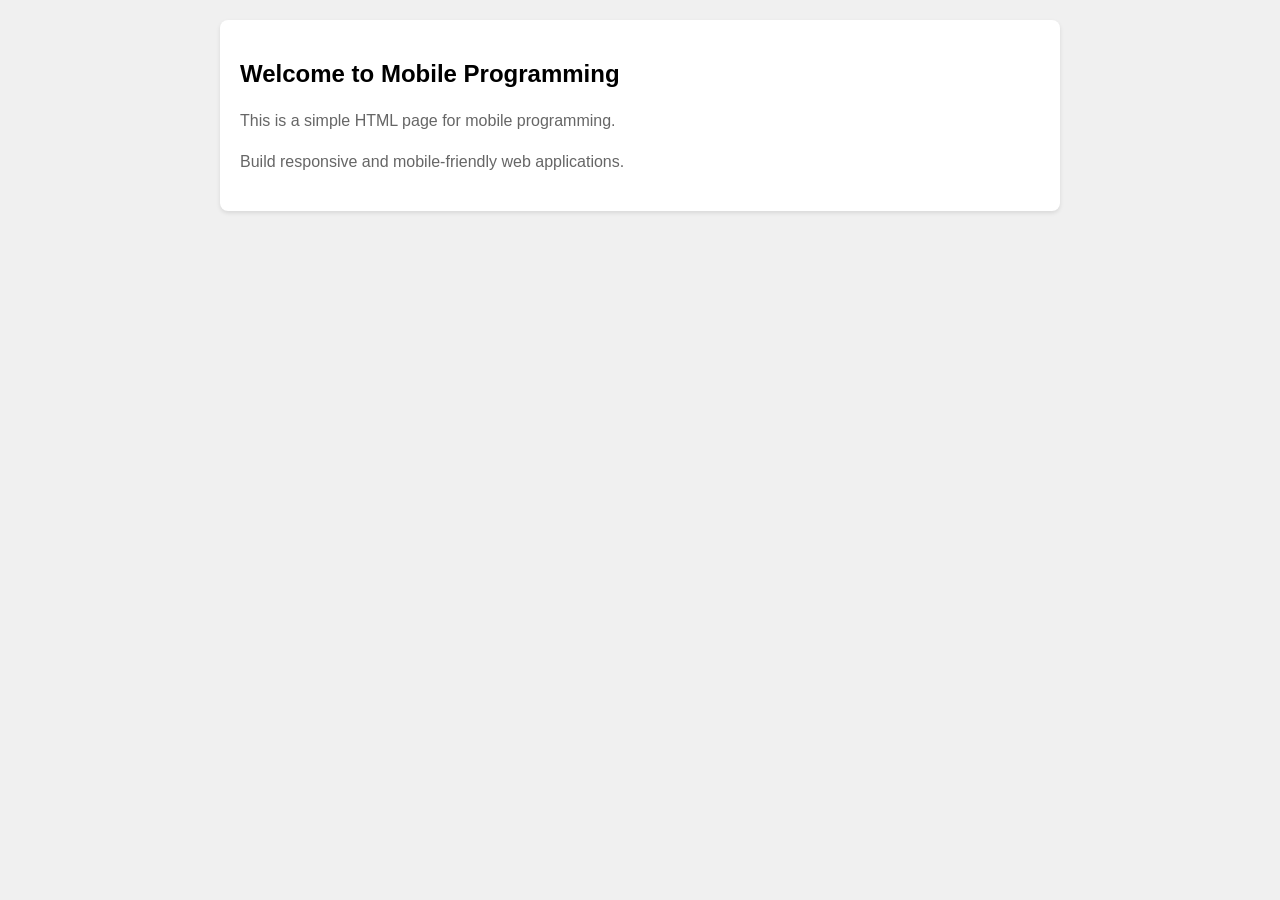
==== index.html @ 6c1d02c3 "first commit" ====
<!DOCTYPE html>
<html lang="en">
<head>
    <meta charset="UTF-8">
    <meta name="viewport" content="width=device-width, initial-scale=1.0">
    <title>Mobile Programming</title>
    <style>
        body {
            font-family: Arial, sans-serif;
            margin: 0;
            padding: 20px;
            background-color: #f0f0f0;
        }
        .container {
            max-width: 800px;
            margin: 0 auto;
            background-color: white;
            padding: 20px;
            border-radius: 8px;
            box-shadow: 0 2px 4px rgba(0,0,0,0.1);
        }
        h1 {
            color: #333;
        }
        p {
            color: #666;
            line-height: 1.6;
        }
    </style>
</head>
<body>
    <div class="container">
        <h2>Welcome to Mobile Programming</h2>
        <p>This is a simple HTML page for mobile programming.</p>
        <p>Build responsive and mobile-friendly web applications.</p>
    </div>
</body>
</html>
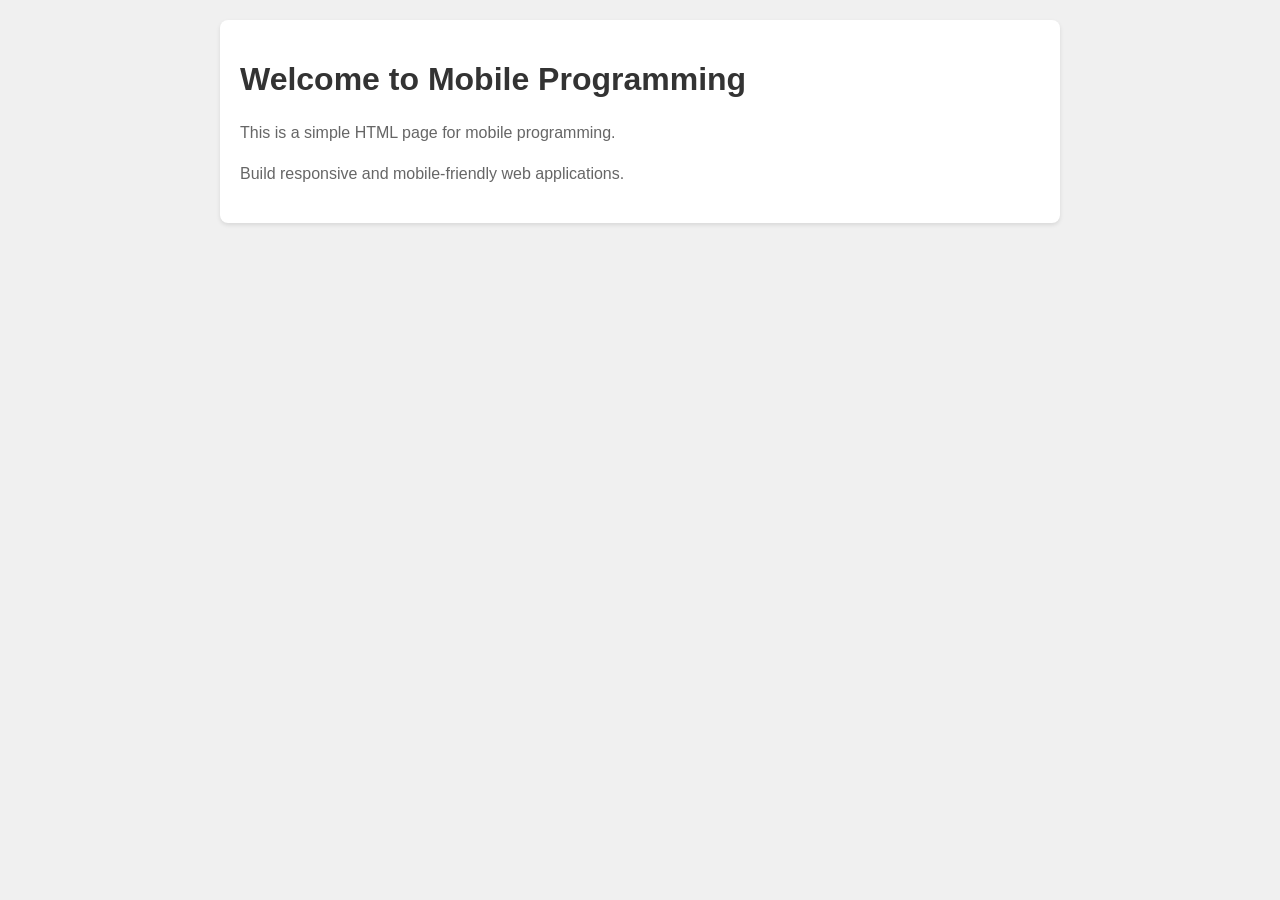
==== commit 06a5d866: "Updated h1 in index.html" ====
--- a/index.html
+++ b/index.html
@@ -30,7 +30,7 @@
 </head>
 <body>
     <div class="container">
-        <h2>Welcome to Mobile Programming</h2>
+        <h1>Welcome to Mobile Programming</h1>
         <p>This is a simple HTML page for mobile programming.</p>
         <p>Build responsive and mobile-friendly web applications.</p>
     </div>
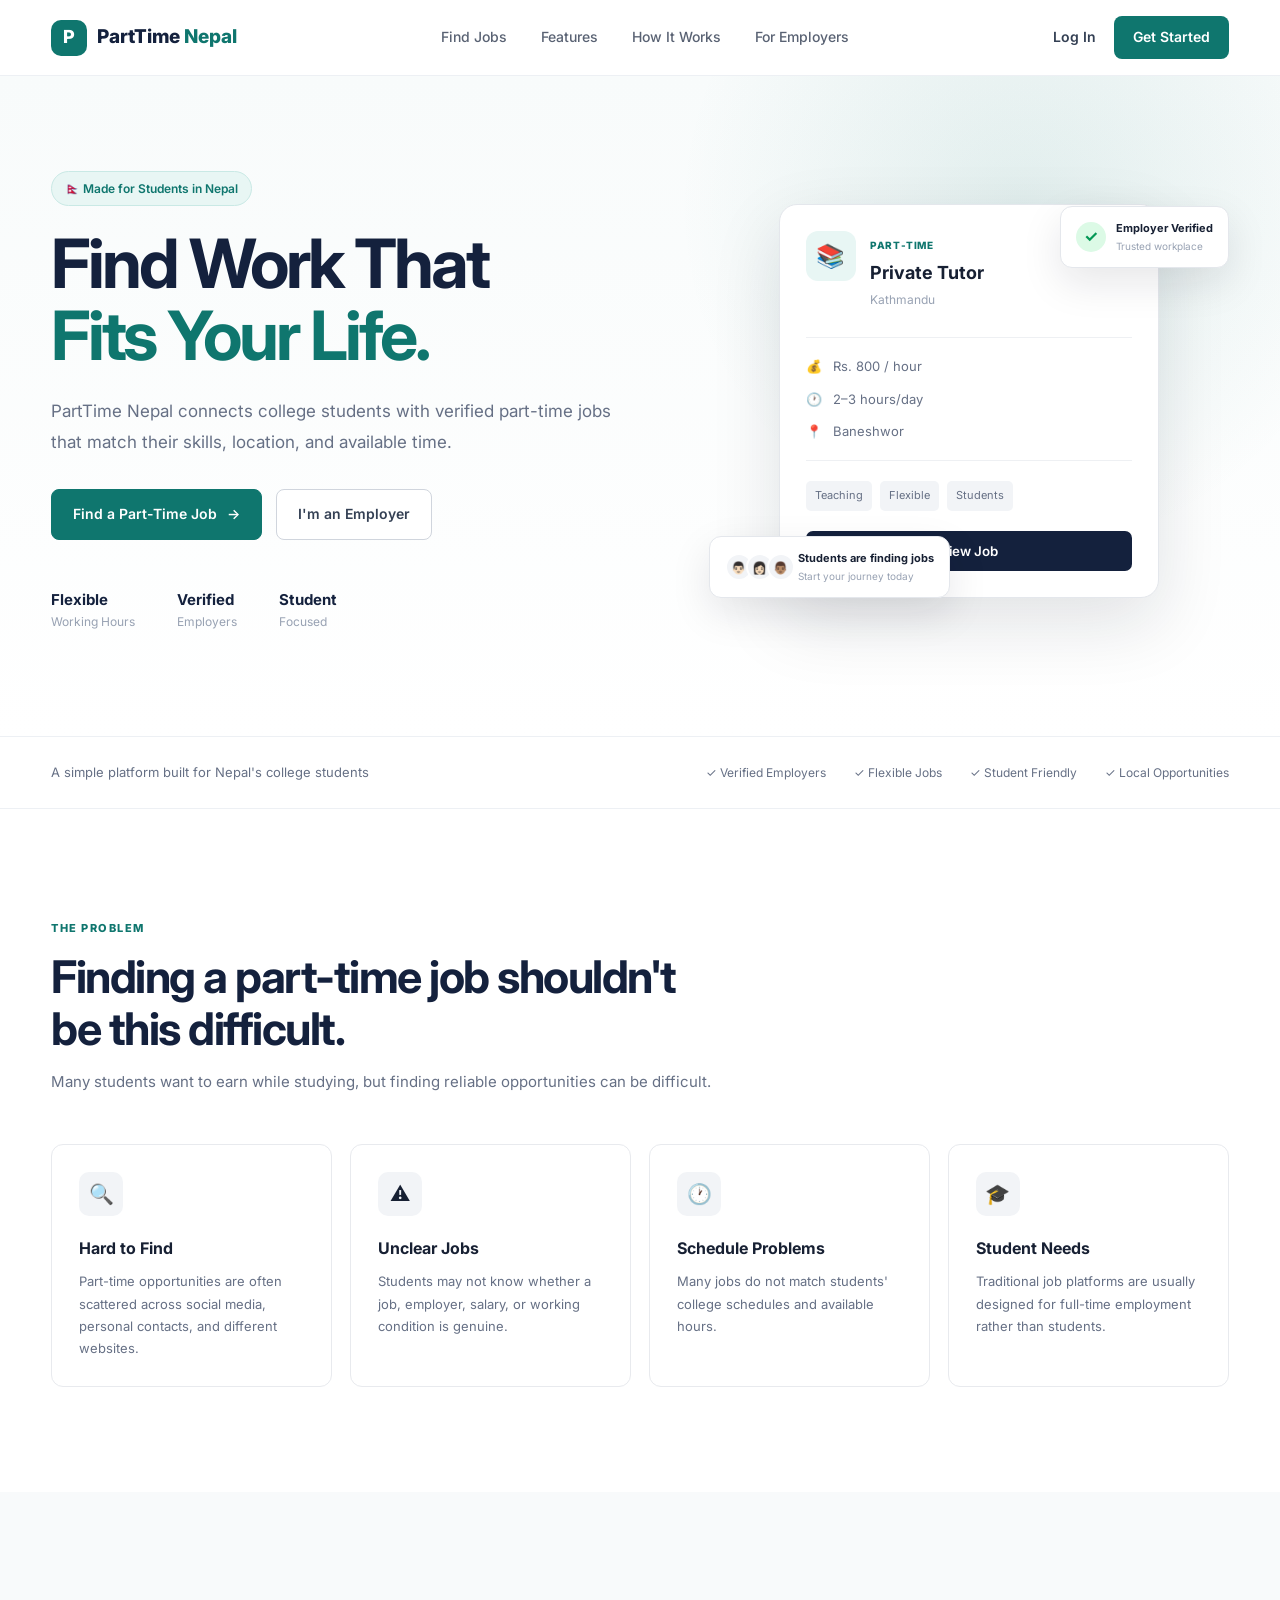
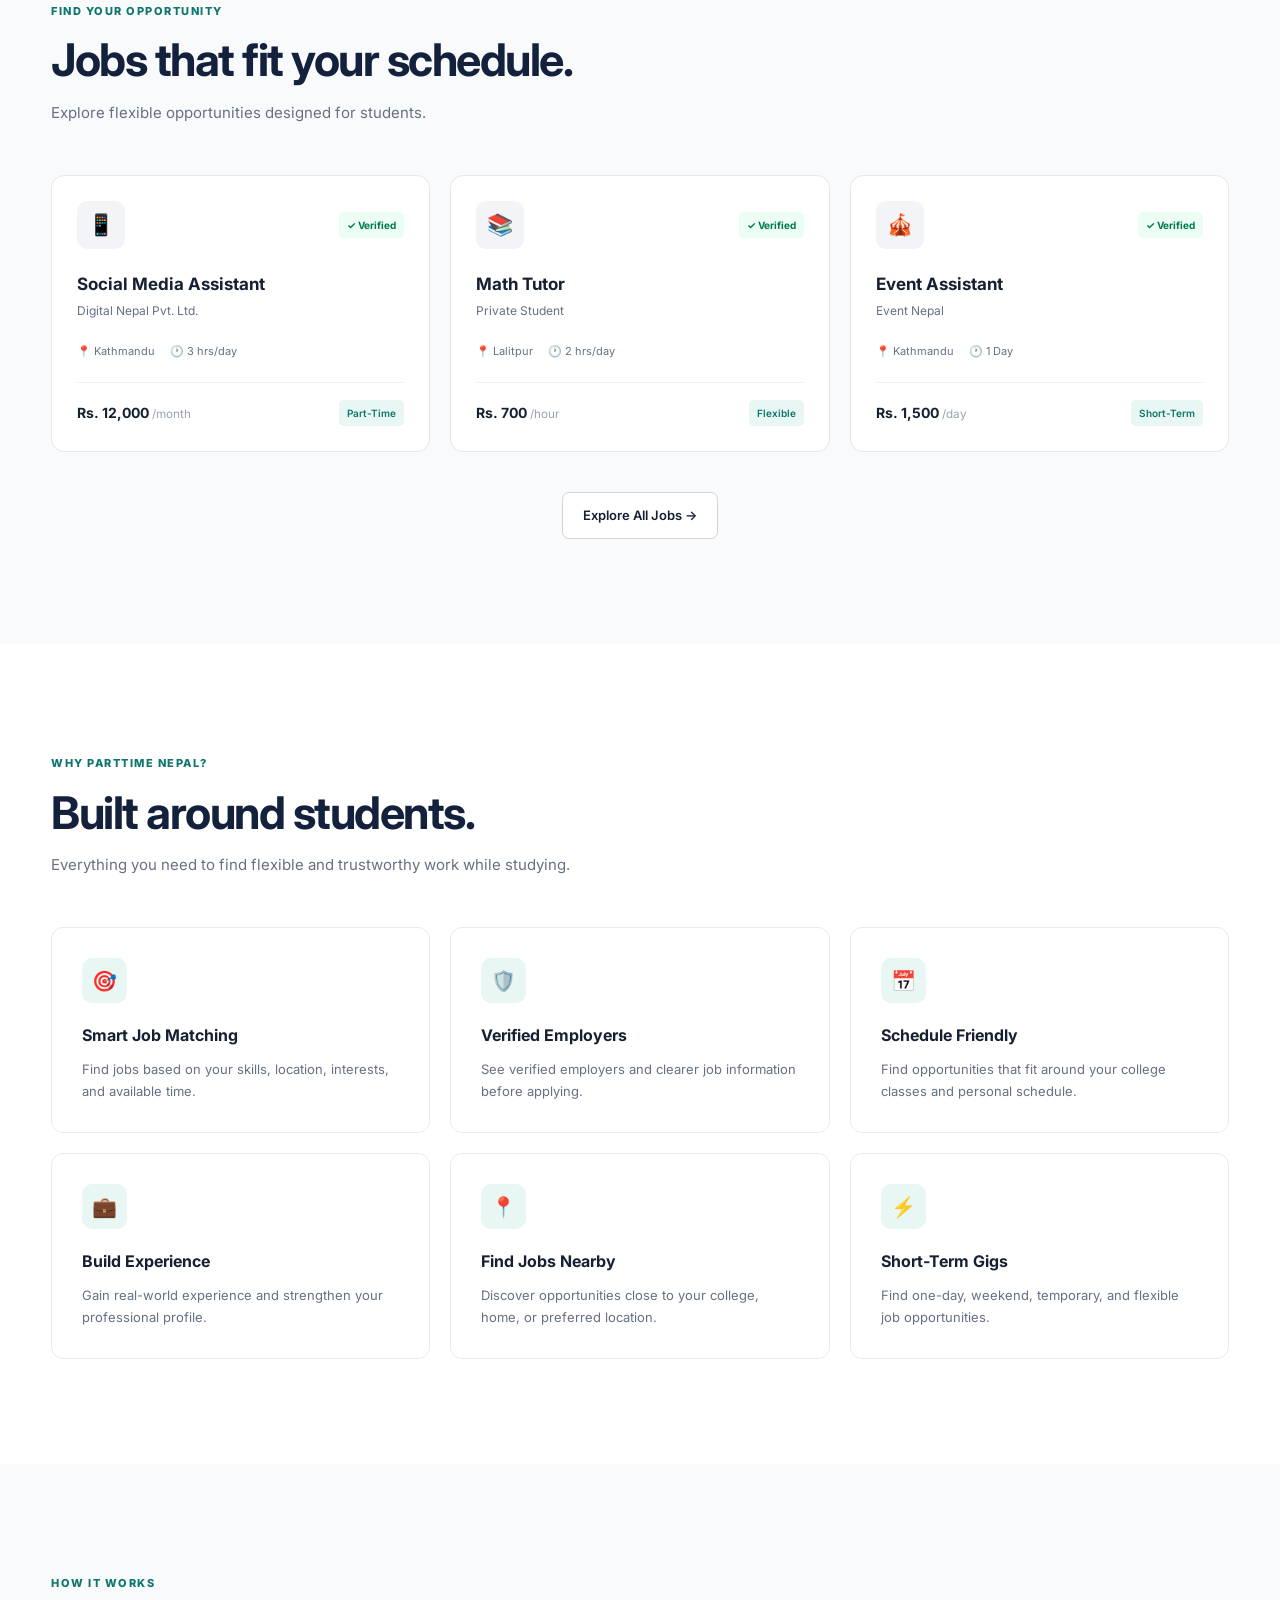
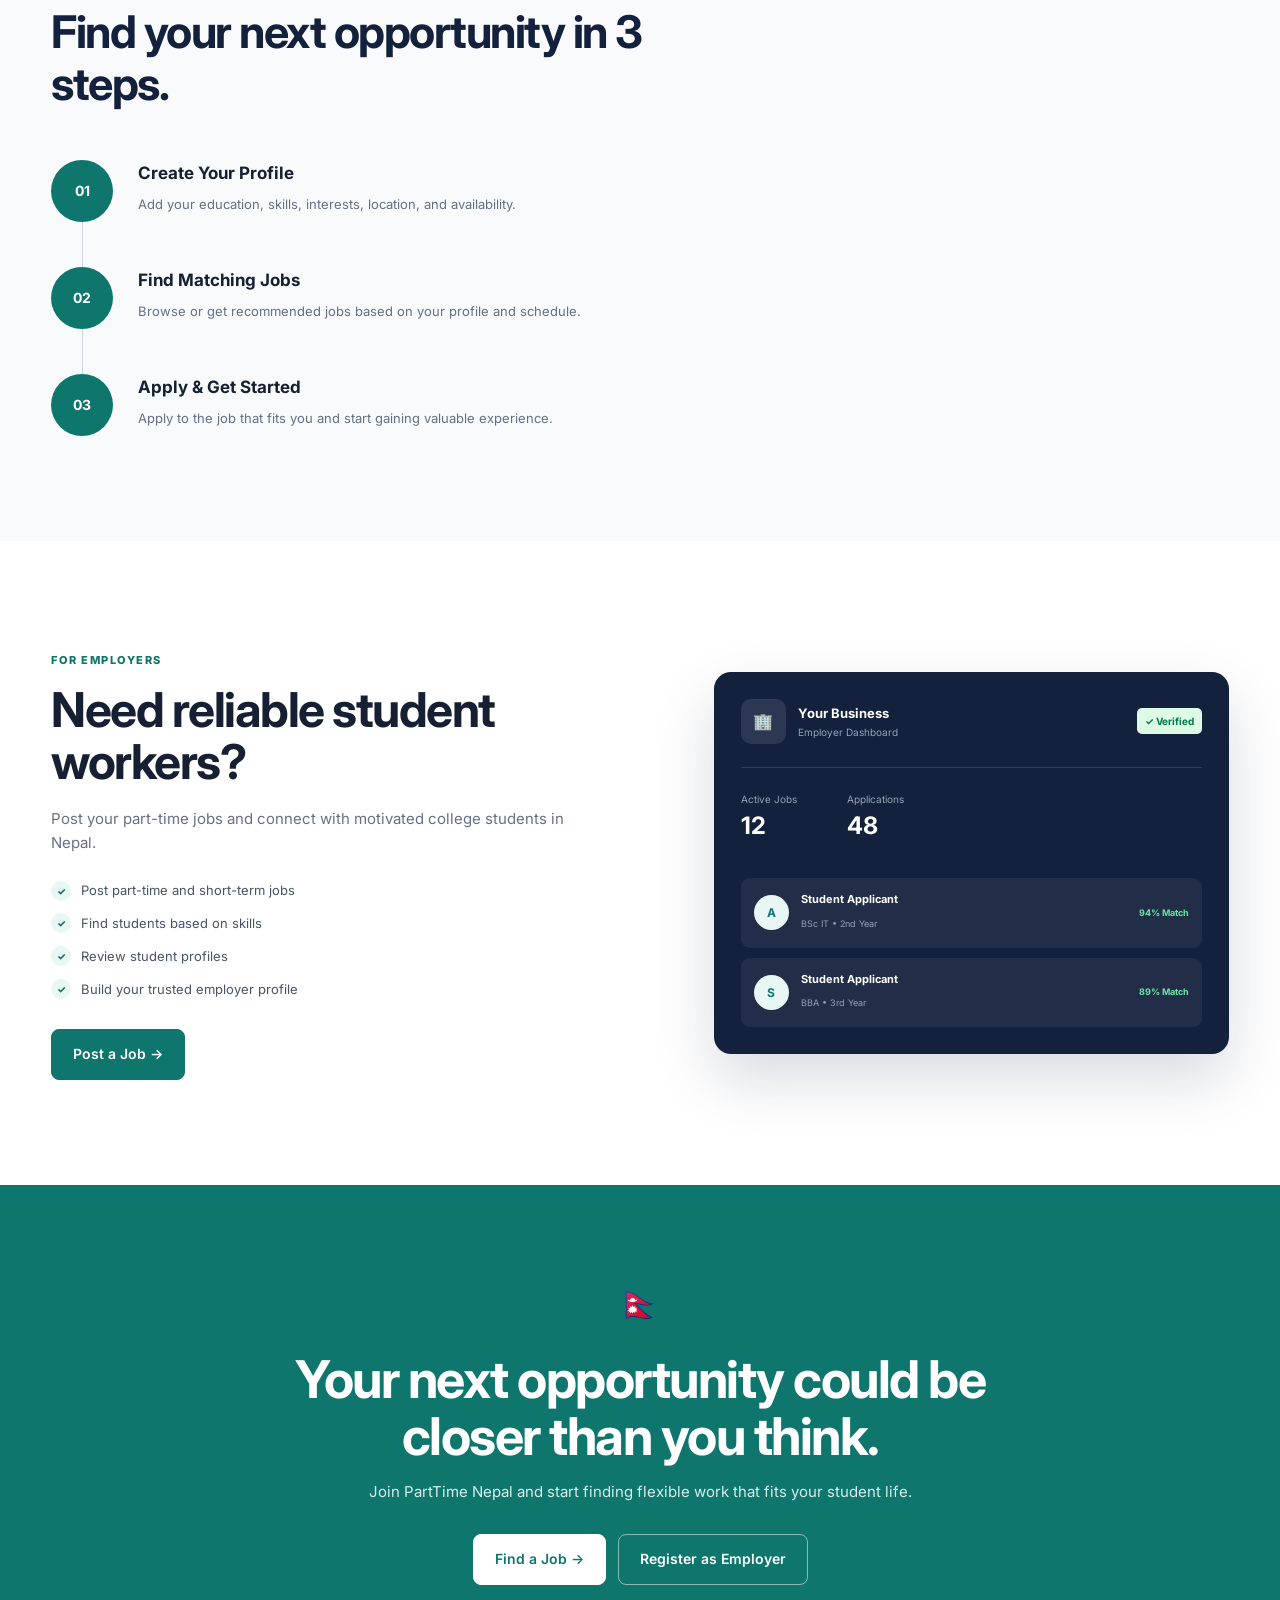
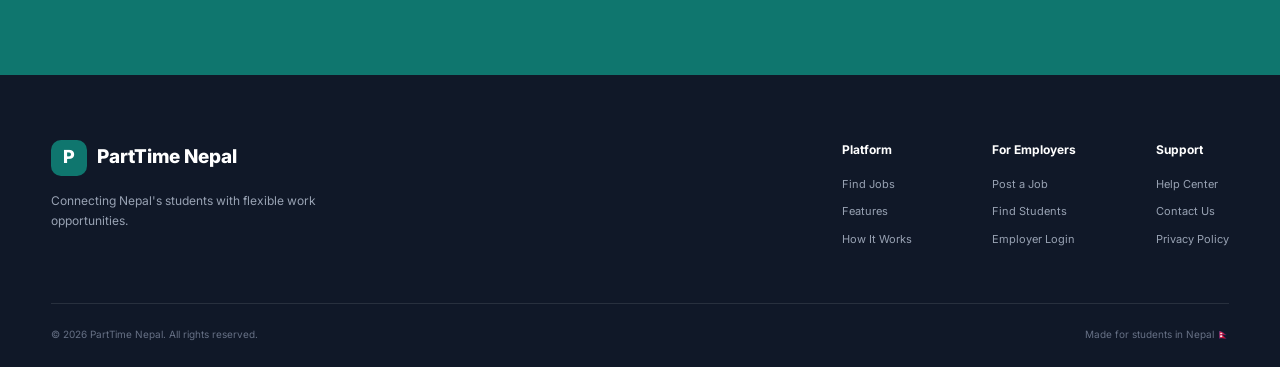
==== commit 4e7694ab: "Update all" ====
--- a/index.html
+++ b/index.html
@@ -3,36 +3,920 @@
 <head>
     <meta charset="UTF-8">
     <meta name="viewport" content="width=device-width, initial-scale=1.0">
-    <title>Mobile Programming</title>
-    <style>
-        body {
-            font-family: Arial, sans-serif;
-            margin: 0;
-            padding: 20px;
-            background-color: #f0f0f0;
-        }
-        .container {
-            max-width: 800px;
-            margin: 0 auto;
-            background-color: white;
-            padding: 20px;
-            border-radius: 8px;
-            box-shadow: 0 2px 4px rgba(0,0,0,0.1);
-        }
-        h1 {
-            color: #333;
-        }
-        p {
-            color: #666;
-            line-height: 1.6;
-        }
-    </style>
+
+    <title>PartTime Nepal | Find Flexible Jobs for Students</title>
+
+    <meta name="description"
+          content="PartTime Nepal connects college students with verified part-time and flexible job opportunities across Nepal.">
+
+    <link rel="stylesheet" href="style.css">
+
+    <!-- Google Font -->
+    <link rel="preconnect" href="https://fonts.googleapis.com">
+    <link rel="preconnect" href="https://fonts.gstatic.com" crossorigin>
+    <link href="https://fonts.googleapis.com/css2?family=Inter:wght@400;500;600;700;800&display=swap" rel="stylesheet">
 </head>
+
 <body>
+
+<!-- ================= NAVBAR ================= -->
+
+<header class="navbar">
+
+    <div class="container nav-container">
+
+        <a href="#" class="logo">
+            <span class="logo-icon">P</span>
+            <span>PartTime<span class="logo-nepal"> Nepal</span></span>
+        </a>
+
+        <nav class="nav-links">
+            <a href="#jobs">Find Jobs</a>
+            <a href="#features">Features</a>
+            <a href="#how-it-works">How It Works</a>
+            <a href="#employers">For Employers</a>
+        </nav>
+
+        <div class="nav-buttons">
+            <a href="#" class="login-btn">Log In</a>
+            <a href="#" class="nav-cta">Get Started</a>
+        </div>
+
+        <button class="menu-btn" aria-label="Open menu">
+            ☰
+        </button>
+
+    </div>
+
+</header>
+
+
+<!-- ================= HERO ================= -->
+
+<main>
+
+<section class="hero">
+
+    <div class="container hero-content">
+
+        <div class="hero-text">
+
+            <div class="badge">
+                🇳🇵 Made for Students in Nepal
+            </div>
+
+            <h1>
+                Find Work That
+                <span>Fits Your Life.</span>
+            </h1>
+
+            <p class="hero-description">
+                PartTime Nepal connects college students with
+                verified part-time jobs that match their skills,
+                location, and available time.
+            </p>
+
+            <div class="hero-buttons">
+
+                <a href="#jobs" class="primary-btn">
+                    Find a Part-Time Job
+                    <span>→</span>
+                </a>
+
+                <a href="#employers" class="secondary-btn">
+                    I'm an Employer
+                </a>
+
+            </div>
+
+            <div class="hero-stats">
+
+                <div class="stat">
+                    <strong>Flexible</strong>
+                    <span>Working Hours</span>
+                </div>
+
+                <div class="stat">
+                    <strong>Verified</strong>
+                    <span>Employers</span>
+                </div>
+
+                <div class="stat">
+                    <strong>Student</strong>
+                    <span>Focused</span>
+                </div>
+
+            </div>
+
+        </div>
+
+
+        <!-- Job Preview Card -->
+
+        <div class="hero-visual">
+
+            <div class="floating-card card-top">
+                <span class="check-icon">✓</span>
+                <div>
+                    <strong>Employer Verified</strong>
+                    <small>Trusted workplace</small>
+                </div>
+            </div>
+
+            <div class="job-card">
+
+                <div class="job-card-header">
+
+                    <div class="company-icon">
+                        📚
+                    </div>
+
+                    <div>
+                        <span class="job-type">PART-TIME</span>
+                        <h3>Private Tutor</h3>
+                        <p>Kathmandu</p>
+                    </div>
+
+                    <button class="save-btn">♡</button>
+
+                </div>
+
+                <div class="job-details">
+
+                    <div>
+                        <span>💰</span>
+                        Rs. 800 / hour
+                    </div>
+
+                    <div>
+                        <span>🕐</span>
+                        2–3 hours/day
+                    </div>
+
+                    <div>
+                        <span>📍</span>
+                        Baneshwor
+                    </div>
+
+                </div>
+
+                <div class="job-tags">
+                    <span>Teaching</span>
+                    <span>Flexible</span>
+                    <span>Students</span>
+                </div>
+
+                <button class="apply-btn">
+                    View Job
+                </button>
+
+            </div>
+
+            <div class="floating-card card-bottom">
+
+                <div class="avatar-group">
+                    <span>👨🏻</span>
+                    <span>👩🏻</span>
+                    <span>👨🏽</span>
+                </div>
+
+                <div>
+                    <strong>Students are finding jobs</strong>
+                    <small>Start your journey today</small>
+                </div>
+
+            </div>
+
+        </div>
+
+    </div>
+
+</section>
+
+
+<!-- ================= TRUST BAR ================= -->
+
+<section class="trust-section">
+
+    <div class="container trust-content">
+
+        <p>
+            A simple platform built for Nepal's college students
+        </p>
+
+        <div class="trust-items">
+            <span>✓ Verified Employers</span>
+            <span>✓ Flexible Jobs</span>
+            <span>✓ Student Friendly</span>
+            <span>✓ Local Opportunities</span>
+        </div>
+
+    </div>
+
+</section>
+
+
+<!-- ================= PROBLEM ================= -->
+
+<section class="problem-section">
+
     <div class="container">
-        <h1>Welcome to Mobile Programming</h1>
-        <p>This is a simple HTML page for mobile programming.</p>
-        <p>Build responsive and mobile-friendly web applications.</p>
-    </div>
+
+        <div class="section-heading">
+
+            <span class="section-label">THE PROBLEM</span>
+
+            <h2>
+                Finding a part-time job
+                shouldn't be this difficult.
+            </h2>
+
+            <p>
+                Many students want to earn while studying,
+                but finding reliable opportunities can be difficult.
+            </p>
+
+        </div>
+
+
+        <div class="problem-grid">
+
+            <div class="problem-card">
+
+                <div class="problem-icon">🔍</div>
+
+                <h3>Hard to Find</h3>
+
+                <p>
+                    Part-time opportunities are often scattered
+                    across social media, personal contacts, and
+                    different websites.
+                </p>
+
+            </div>
+
+
+            <div class="problem-card">
+
+                <div class="problem-icon">⚠️</div>
+
+                <h3>Unclear Jobs</h3>
+
+                <p>
+                    Students may not know whether a job,
+                    employer, salary, or working condition is genuine.
+                </p>
+
+            </div>
+
+
+            <div class="problem-card">
+
+                <div class="problem-icon">🕐</div>
+
+                <h3>Schedule Problems</h3>
+
+                <p>
+                    Many jobs do not match students'
+                    college schedules and available hours.
+                </p>
+
+            </div>
+
+
+            <div class="problem-card">
+
+                <div class="problem-icon">🎓</div>
+
+                <h3>Student Needs</h3>
+
+                <p>
+                    Traditional job platforms are usually
+                    designed for full-time employment rather than students.
+                </p>
+
+            </div>
+
+        </div>
+
+    </div>
+
+</section>
+
+
+<!-- ================= JOBS ================= -->
+
+<section class="jobs-section" id="jobs">
+
+    <div class="container">
+
+        <div class="section-heading">
+
+            <span class="section-label">FIND YOUR OPPORTUNITY</span>
+
+            <h2>
+                Jobs that fit your schedule.
+            </h2>
+
+            <p>
+                Explore flexible opportunities designed
+                for students.
+            </p>
+
+        </div>
+
+
+        <div class="jobs-grid">
+
+            <!-- Job 1 -->
+
+            <article class="job-listing">
+
+                <div class="listing-top">
+
+                    <div class="listing-icon">📱</div>
+
+                    <span class="verified">✓ Verified</span>
+
+                </div>
+
+                <h3>Social Media Assistant</h3>
+
+                <p class="company">
+                    Digital Nepal Pvt. Ltd.
+                </p>
+
+                <div class="listing-info">
+                    <span>📍 Kathmandu</span>
+                    <span>🕐 3 hrs/day</span>
+                </div>
+
+                <div class="listing-bottom">
+
+                    <strong>
+                        Rs. 12,000
+                        <small>/month</small>
+                    </strong>
+
+                    <span class="job-label">
+                        Part-Time
+                    </span>
+
+                </div>
+
+            </article>
+
+
+            <!-- Job 2 -->
+
+            <article class="job-listing">
+
+                <div class="listing-top">
+
+                    <div class="listing-icon">📚</div>
+
+                    <span class="verified">✓ Verified</span>
+
+                </div>
+
+                <h3>Math Tutor</h3>
+
+                <p class="company">
+                    Private Student
+                </p>
+
+                <div class="listing-info">
+                    <span>📍 Lalitpur</span>
+                    <span>🕐 2 hrs/day</span>
+                </div>
+
+                <div class="listing-bottom">
+
+                    <strong>
+                        Rs. 700
+                        <small>/hour</small>
+                    </strong>
+
+                    <span class="job-label">
+                        Flexible
+                    </span>
+
+                </div>
+
+            </article>
+
+
+            <!-- Job 3 -->
+
+            <article class="job-listing">
+
+                <div class="listing-top">
+
+                    <div class="listing-icon">🎪</div>
+
+                    <span class="verified">✓ Verified</span>
+
+                </div>
+
+                <h3>Event Assistant</h3>
+
+                <p class="company">
+                    Event Nepal
+                </p>
+
+                <div class="listing-info">
+                    <span>📍 Kathmandu</span>
+                    <span>🕐 1 Day</span>
+                </div>
+
+                <div class="listing-bottom">
+
+                    <strong>
+                        Rs. 1,500
+                        <small>/day</small>
+                    </strong>
+
+                    <span class="job-label">
+                        Short-Term
+                    </span>
+
+                </div>
+
+            </article>
+
+        </div>
+
+
+        <div class="center-button">
+
+            <a href="#" class="outline-btn">
+                Explore All Jobs →
+            </a>
+
+        </div>
+
+    </div>
+
+</section>
+
+
+<!-- ================= FEATURES ================= -->
+
+<section class="features-section" id="features">
+
+    <div class="container">
+
+        <div class="section-heading">
+
+            <span class="section-label">WHY PARTTIME NEPAL?</span>
+
+            <h2>
+                Built around students.
+            </h2>
+
+            <p>
+                Everything you need to find flexible and
+                trustworthy work while studying.
+            </p>
+
+        </div>
+
+
+        <div class="features-grid">
+
+            <div class="feature-card">
+
+                <div class="feature-icon">
+                    🎯
+                </div>
+
+                <h3>Smart Job Matching</h3>
+
+                <p>
+                    Find jobs based on your skills,
+                    location, interests, and available time.
+                </p>
+
+            </div>
+
+
+            <div class="feature-card">
+
+                <div class="feature-icon">
+                    🛡️
+                </div>
+
+                <h3>Verified Employers</h3>
+
+                <p>
+                    See verified employers and clearer
+                    job information before applying.
+                </p>
+
+            </div>
+
+
+            <div class="feature-card">
+
+                <div class="feature-icon">
+                    📅
+                </div>
+
+                <h3>Schedule Friendly</h3>
+
+                <p>
+                    Find opportunities that fit around
+                    your college classes and personal schedule.
+                </p>
+
+            </div>
+
+
+            <div class="feature-card">
+
+                <div class="feature-icon">
+                    💼
+                </div>
+
+                <h3>Build Experience</h3>
+
+                <p>
+                    Gain real-world experience and
+                    strengthen your professional profile.
+                </p>
+
+            </div>
+
+
+            <div class="feature-card">
+
+                <div class="feature-icon">
+                    📍
+                </div>
+
+                <h3>Find Jobs Nearby</h3>
+
+                <p>
+                    Discover opportunities close to your
+                    college, home, or preferred location.
+                </p>
+
+            </div>
+
+
+            <div class="feature-card">
+
+                <div class="feature-icon">
+                    ⚡
+                </div>
+
+                <h3>Short-Term Gigs</h3>
+
+                <p>
+                    Find one-day, weekend, temporary,
+                    and flexible job opportunities.
+                </p>
+
+            </div>
+
+        </div>
+
+    </div>
+
+</section>
+
+
+<!-- ================= HOW IT WORKS ================= -->
+
+<section class="how-section" id="how-it-works">
+
+    <div class="container">
+
+        <div class="section-heading">
+
+            <span class="section-label">HOW IT WORKS</span>
+
+            <h2>
+                Find your next opportunity in 3 steps.
+            </h2>
+
+        </div>
+
+
+        <div class="steps">
+
+            <div class="step">
+
+                <div class="step-number">
+                    01
+                </div>
+
+                <div>
+
+                    <h3>Create Your Profile</h3>
+
+                    <p>
+                        Add your education, skills,
+                        interests, location, and availability.
+                    </p>
+
+                </div>
+
+            </div>
+
+
+            <div class="step-line"></div>
+
+
+            <div class="step">
+
+                <div class="step-number">
+                    02
+                </div>
+
+                <div>
+
+                    <h3>Find Matching Jobs</h3>
+
+                    <p>
+                        Browse or get recommended jobs
+                        based on your profile and schedule.
+                    </p>
+
+                </div>
+
+            </div>
+
+
+            <div class="step-line"></div>
+
+
+            <div class="step">
+
+                <div class="step-number">
+                    03
+                </div>
+
+                <div>
+
+                    <h3>Apply & Get Started</h3>
+
+                    <p>
+                        Apply to the job that fits you
+                        and start gaining valuable experience.
+                    </p>
+
+                </div>
+
+            </div>
+
+        </div>
+
+    </div>
+
+</section>
+
+
+<!-- ================= EMPLOYERS ================= -->
+
+<section class="employer-section" id="employers">
+
+    <div class="container employer-content">
+
+        <div class="employer-text">
+
+            <span class="section-label">
+                FOR EMPLOYERS
+            </span>
+
+            <h2>
+                Need reliable
+                student workers?
+            </h2>
+
+            <p>
+                Post your part-time jobs and connect with
+                motivated college students in Nepal.
+            </p>
+
+            <ul>
+
+                <li>
+                    <span>✓</span>
+                    Post part-time and short-term jobs
+                </li>
+
+                <li>
+                    <span>✓</span>
+                    Find students based on skills
+                </li>
+
+                <li>
+                    <span>✓</span>
+                    Review student profiles
+                </li>
+
+                <li>
+                    <span>✓</span>
+                    Build your trusted employer profile
+                </li>
+
+            </ul>
+
+            <a href="#" class="primary-btn">
+                Post a Job →
+            </a>
+
+        </div>
+
+
+        <div class="employer-card">
+
+            <div class="employer-card-header">
+
+                <div class="business-icon">
+                    🏢
+                </div>
+
+                <div>
+                    <strong>Your Business</strong>
+                    <span>Employer Dashboard</span>
+                </div>
+
+                <span class="verified-badge">
+                    ✓ Verified
+                </span>
+
+            </div>
+
+
+            <div class="dashboard-stat">
+
+                <div>
+                    <span>Active Jobs</span>
+                    <strong>12</strong>
+                </div>
+
+                <div>
+                    <span>Applications</span>
+                    <strong>48</strong>
+                </div>
+
+            </div>
+
+
+            <div class="applicant">
+
+                <div class="applicant-avatar">
+                    A
+                </div>
+
+                <div class="applicant-info">
+
+                    <strong>Student Applicant</strong>
+
+                    <span>
+                        BSc IT • 2nd Year
+                    </span>
+
+                </div>
+
+                <span class="match">
+                    94% Match
+                </span>
+
+            </div>
+
+
+            <div class="applicant">
+
+                <div class="applicant-avatar">
+                    S
+                </div>
+
+                <div class="applicant-info">
+
+                    <strong>Student Applicant</strong>
+
+                    <span>
+                        BBA • 3rd Year
+                    </span>
+
+                </div>
+
+                <span class="match">
+                    89% Match
+                </span>
+
+            </div>
+
+        </div>
+
+    </div>
+
+</section>
+
+
+<!-- ================= CTA ================= -->
+
+<section class="cta-section">
+
+    <div class="container cta-content">
+
+        <span class="cta-icon">🇳🇵</span>
+
+        <h2>
+            Your next opportunity
+            could be closer than you think.
+        </h2>
+
+        <p>
+            Join PartTime Nepal and start finding
+            flexible work that fits your student life.
+        </p>
+
+        <div class="cta-buttons">
+
+            <a href="#" class="primary-btn">
+                Find a Job →
+            </a>
+
+            <a href="#" class="cta-secondary">
+                Register as Employer
+            </a>
+
+        </div>
+
+    </div>
+
+</section>
+
+</main>
+
+
+<!-- ================= FOOTER ================= -->
+
+<footer class="footer">
+
+    <div class="container footer-content">
+
+        <div class="footer-brand">
+
+            <a href="#" class="logo footer-logo">
+                <span class="logo-icon">P</span>
+                <span>PartTime Nepal</span>
+            </a>
+
+            <p>
+                Connecting Nepal's students with
+                flexible work opportunities.
+            </p>
+
+        </div>
+
+
+        <div class="footer-links">
+
+            <div>
+                <h4>Platform</h4>
+                <a href="#jobs">Find Jobs</a>
+                <a href="#features">Features</a>
+                <a href="#how-it-works">How It Works</a>
+            </div>
+
+            <div>
+                <h4>For Employers</h4>
+                <a href="#employers">Post a Job</a>
+                <a href="#">Find Students</a>
+                <a href="#">Employer Login</a>
+            </div>
+
+            <div>
+                <h4>Support</h4>
+                <a href="#">Help Center</a>
+                <a href="#">Contact Us</a>
+                <a href="#">Privacy Policy</a>
+            </div>
+
+        </div>
+
+    </div>
+
+
+    <div class="container footer-bottom">
+
+        <p>
+            © 2026 PartTime Nepal. All rights reserved.
+        </p>
+
+        <p>
+            Made for students in Nepal 🇳🇵
+        </p>
+
+    </div>
+
+</footer>
+
+
 </body>
-</html>
+</html>
--- a/style.css
+++ b/style.css
@@ -0,0 +1,1261 @@
+/* =========================================
+   PARTTIME NEPAL
+   MARKETING LANDING PAGE
+========================================= */
+
+
+/* =========================================
+   RESET
+========================================= */
+
+* {
+    margin: 0;
+    padding: 0;
+    box-sizing: border-box;
+}
+
+html {
+    scroll-behavior: smooth;
+}
+
+body {
+    font-family: "Inter", sans-serif;
+    color: #172033;
+    background: #ffffff;
+    line-height: 1.6;
+}
+
+a {
+    text-decoration: none;
+    color: inherit;
+}
+
+button {
+    font-family: inherit;
+}
+
+.container {
+    width: min(1180px, 92%);
+    margin: 0 auto;
+}
+
+
+/* =========================================
+   NAVBAR
+========================================= */
+
+.navbar {
+    width: 100%;
+    height: 76px;
+    background: rgba(255, 255, 255, 0.95);
+    border-bottom: 1px solid #edf0f4;
+    position: sticky;
+    top: 0;
+    z-index: 1000;
+    backdrop-filter: blur(10px);
+}
+
+.nav-container {
+    height: 100%;
+    display: flex;
+    align-items: center;
+    justify-content: space-between;
+}
+
+.logo {
+    display: flex;
+    align-items: center;
+    gap: 10px;
+    font-size: 19px;
+    font-weight: 800;
+    color: #14213d;
+}
+
+.logo-icon {
+    width: 36px;
+    height: 36px;
+    display: flex;
+    align-items: center;
+    justify-content: center;
+    background: #0f766e;
+    color: white;
+    border-radius: 10px;
+    font-size: 18px;
+    font-weight: 800;
+}
+
+.logo-nepal {
+    color: #0f766e;
+}
+
+.nav-links {
+    display: flex;
+    align-items: center;
+    gap: 34px;
+}
+
+.nav-links a {
+    font-size: 14px;
+    color: #596273;
+    font-weight: 500;
+    transition: 0.2s;
+}
+
+.nav-links a:hover {
+    color: #0f766e;
+}
+
+.nav-buttons {
+    display: flex;
+    align-items: center;
+    gap: 18px;
+}
+
+.login-btn {
+    font-size: 14px;
+    font-weight: 600;
+    color: #344054;
+}
+
+.nav-cta {
+    padding: 10px 19px;
+    background: #0f766e;
+    color: white;
+    border-radius: 8px;
+    font-size: 14px;
+    font-weight: 600;
+    transition: 0.2s;
+}
+
+.nav-cta:hover {
+    background: #0b5f59;
+}
+
+.menu-btn {
+    display: none;
+    border: none;
+    background: transparent;
+    font-size: 25px;
+    cursor: pointer;
+}
+
+
+/* =========================================
+   HERO
+========================================= */
+
+.hero {
+    background:
+        radial-gradient(
+            circle at 80% 20%,
+            rgba(15, 118, 110, 0.10),
+            transparent 30%
+        ),
+        linear-gradient(
+            180deg,
+            #f8fbfb 0%,
+            #ffffff 100%
+        );
+
+    padding: 90px 0 100px;
+}
+
+.hero-content {
+    display: grid;
+    grid-template-columns: 1fr 0.9fr;
+    align-items: center;
+    gap: 80px;
+}
+
+.badge {
+    display: inline-flex;
+    padding: 7px 13px;
+    background: #e8f6f4;
+    border: 1px solid #c9e9e5;
+    color: #0f766e;
+    border-radius: 30px;
+    font-size: 12px;
+    font-weight: 600;
+    margin-bottom: 22px;
+}
+
+.hero h1 {
+    max-width: 650px;
+    font-size: clamp(44px, 6vw, 68px);
+    line-height: 1.05;
+    letter-spacing: -3px;
+    color: #14213d;
+    margin-bottom: 25px;
+}
+
+.hero h1 span {
+    color: #0f766e;
+    display: block;
+}
+
+.hero-description {
+    max-width: 590px;
+    font-size: 17px;
+    color: #667085;
+    line-height: 1.8;
+    margin-bottom: 32px;
+}
+
+.hero-buttons {
+    display: flex;
+    align-items: center;
+    gap: 14px;
+    margin-bottom: 48px;
+}
+
+.primary-btn {
+    display: inline-flex;
+    align-items: center;
+    justify-content: center;
+    gap: 10px;
+    background: #0f766e;
+    color: white;
+    padding: 13px 21px;
+    border-radius: 8px;
+    font-size: 14px;
+    font-weight: 600;
+    transition: 0.2s;
+    border: 1px solid #0f766e;
+}
+
+.primary-btn:hover {
+    background: #0b5f59;
+    transform: translateY(-2px);
+}
+
+.secondary-btn {
+    display: inline-flex;
+    align-items: center;
+    justify-content: center;
+    padding: 13px 21px;
+    border: 1px solid #d0d5dd;
+    border-radius: 8px;
+    color: #344054;
+    font-size: 14px;
+    font-weight: 600;
+    background: white;
+    transition: 0.2s;
+}
+
+.secondary-btn:hover {
+    border-color: #0f766e;
+    color: #0f766e;
+}
+
+.hero-stats {
+    display: flex;
+    gap: 42px;
+}
+
+.stat {
+    display: flex;
+    flex-direction: column;
+}
+
+.stat strong {
+    color: #14213d;
+    font-size: 15px;
+}
+
+.stat span {
+    color: #98a2b3;
+    font-size: 12px;
+}
+
+
+/* =========================================
+   HERO JOB CARD
+========================================= */
+
+.hero-visual {
+    position: relative;
+    min-height: 470px;
+    display: flex;
+    align-items: center;
+    justify-content: center;
+}
+
+.job-card {
+    width: 380px;
+    background: white;
+    border: 1px solid #e4e7ec;
+    border-radius: 18px;
+    padding: 26px;
+    box-shadow: 0 25px 70px rgba(16, 24, 40, 0.12);
+}
+
+.job-card-header {
+    display: flex;
+    align-items: flex-start;
+    gap: 14px;
+}
+
+.company-icon {
+    width: 50px;
+    height: 50px;
+    background: #e8f6f4;
+    border-radius: 12px;
+    display: flex;
+    align-items: center;
+    justify-content: center;
+    font-size: 23px;
+}
+
+.job-type {
+    color: #0f766e;
+    font-size: 10px;
+    font-weight: 800;
+    letter-spacing: 0.8px;
+}
+
+.job-card h3 {
+    font-size: 18px;
+    margin: 2px 0;
+}
+
+.job-card-header p {
+    font-size: 12px;
+    color: #98a2b3;
+}
+
+.save-btn {
+    margin-left: auto;
+    background: transparent;
+    border: none;
+    font-size: 23px;
+    color: #98a2b3;
+}
+
+.job-details {
+    display: grid;
+    gap: 12px;
+    margin: 28px 0 20px;
+    padding: 18px 0;
+    border-top: 1px solid #eef0f3;
+    border-bottom: 1px solid #eef0f3;
+}
+
+.job-details div {
+    font-size: 13px;
+    color: #667085;
+}
+
+.job-details span {
+    margin-right: 7px;
+}
+
+.job-tags {
+    display: flex;
+    flex-wrap: wrap;
+    gap: 8px;
+    margin-bottom: 20px;
+}
+
+.job-tags span {
+    background: #f2f4f7;
+    color: #667085;
+    font-size: 11px;
+    padding: 6px 9px;
+    border-radius: 5px;
+}
+
+.apply-btn {
+    width: 100%;
+    padding: 12px;
+    background: #14213d;
+    border: none;
+    color: white;
+    border-radius: 7px;
+    font-weight: 600;
+    cursor: pointer;
+}
+
+
+/* =========================================
+   FLOATING CARDS
+========================================= */
+
+.floating-card {
+    position: absolute;
+    background: white;
+    border: 1px solid #e4e7ec;
+    box-shadow: 0 15px 40px rgba(16, 24, 40, 0.10);
+    border-radius: 12px;
+    padding: 13px 15px;
+    display: flex;
+    align-items: center;
+    gap: 10px;
+}
+
+.floating-card strong {
+    display: block;
+    font-size: 11px;
+}
+
+.floating-card small {
+    display: block;
+    color: #98a2b3;
+    font-size: 10px;
+}
+
+.card-top {
+    top: 40px;
+    right: 0;
+}
+
+.check-icon {
+    width: 30px;
+    height: 30px;
+    display: flex;
+    justify-content: center;
+    align-items: center;
+    background: #dcfae6;
+    color: #039855;
+    border-radius: 50%;
+    font-weight: 700;
+}
+
+.card-bottom {
+    bottom: 38px;
+    left: 0;
+}
+
+.avatar-group {
+    display: flex;
+}
+
+.avatar-group span {
+    width: 28px;
+    height: 28px;
+    border-radius: 50%;
+    background: #f2f4f7;
+    display: flex;
+    align-items: center;
+    justify-content: center;
+    margin-right: -7px;
+    border: 2px solid white;
+    font-size: 12px;
+}
+
+
+/* =========================================
+   TRUST SECTION
+========================================= */
+
+.trust-section {
+    border-top: 1px solid #edf0f4;
+    border-bottom: 1px solid #edf0f4;
+    padding: 25px 0;
+}
+
+.trust-content {
+    display: flex;
+    justify-content: space-between;
+    align-items: center;
+    gap: 30px;
+}
+
+.trust-content p {
+    color: #667085;
+    font-size: 13px;
+}
+
+.trust-items {
+    display: flex;
+    gap: 28px;
+    flex-wrap: wrap;
+}
+
+.trust-items span {
+    font-size: 12px;
+    color: #667085;
+}
+
+
+/* =========================================
+   SECTION HEADINGS
+========================================= */
+
+.section-heading {
+    max-width: 680px;
+    margin-bottom: 50px;
+}
+
+.section-heading.center {
+    margin-left: auto;
+    margin-right: auto;
+    text-align: center;
+}
+
+.section-label {
+    color: #0f766e;
+    font-size: 11px;
+    font-weight: 800;
+    letter-spacing: 1.5px;
+}
+
+.section-heading h2 {
+    font-size: clamp(32px, 4vw, 45px);
+    line-height: 1.15;
+    letter-spacing: -1.5px;
+    color: #14213d;
+    margin: 12px 0 15px;
+}
+
+.section-heading p {
+    color: #667085;
+    font-size: 15px;
+}
+
+
+/* =========================================
+   PROBLEM
+========================================= */
+
+.problem-section {
+    padding: 105px 0;
+    background: #ffffff;
+}
+
+.problem-grid {
+    display: grid;
+    grid-template-columns: repeat(4, 1fr);
+    gap: 18px;
+}
+
+.problem-card {
+    padding: 27px;
+    border: 1px solid #e8eaee;
+    border-radius: 12px;
+    transition: 0.25s;
+}
+
+.problem-card:hover {
+    transform: translateY(-5px);
+    box-shadow: 0 12px 30px rgba(16, 24, 40, 0.07);
+}
+
+.problem-icon {
+    width: 44px;
+    height: 44px;
+    display: flex;
+    align-items: center;
+    justify-content: center;
+    background: #f2f4f7;
+    border-radius: 10px;
+    font-size: 20px;
+    margin-bottom: 20px;
+}
+
+.problem-card h3 {
+    font-size: 16px;
+    margin-bottom: 9px;
+}
+
+.problem-card p {
+    color: #667085;
+    font-size: 13px;
+    line-height: 1.7;
+}
+
+
+/* =========================================
+   JOBS
+========================================= */
+
+.jobs-section {
+    padding: 105px 0;
+    background: #f8fafb;
+}
+
+.jobs-grid {
+    display: grid;
+    grid-template-columns: repeat(3, 1fr);
+    gap: 20px;
+}
+
+.job-listing {
+    background: white;
+    border: 1px solid #e4e7ec;
+    padding: 25px;
+    border-radius: 13px;
+    transition: 0.25s;
+}
+
+.job-listing:hover {
+    transform: translateY(-5px);
+    box-shadow: 0 15px 35px rgba(16, 24, 40, 0.08);
+}
+
+.listing-top {
+    display: flex;
+    justify-content: space-between;
+    align-items: center;
+    margin-bottom: 22px;
+}
+
+.listing-icon {
+    width: 48px;
+    height: 48px;
+    display: flex;
+    justify-content: center;
+    align-items: center;
+    background: #f2f4f7;
+    border-radius: 10px;
+    font-size: 21px;
+}
+
+.verified {
+    color: #027a48;
+    background: #ecfdf3;
+    padding: 5px 8px;
+    border-radius: 5px;
+    font-size: 10px;
+    font-weight: 700;
+}
+
+.job-listing h3 {
+    font-size: 17px;
+    margin-bottom: 3px;
+}
+
+.company {
+    color: #667085;
+    font-size: 12px;
+    margin-bottom: 22px;
+}
+
+.listing-info {
+    display: flex;
+    gap: 15px;
+    color: #667085;
+    font-size: 11px;
+    margin-bottom: 22px;
+}
+
+.listing-bottom {
+    display: flex;
+    align-items: center;
+    justify-content: space-between;
+    border-top: 1px solid #eef0f3;
+    padding-top: 17px;
+}
+
+.listing-bottom strong {
+    font-size: 14px;
+}
+
+.listing-bottom small {
+    font-weight: 400;
+    color: #98a2b3;
+}
+
+.job-label {
+    font-size: 10px;
+    padding: 5px 8px;
+    border-radius: 5px;
+    background: #e8f6f4;
+    color: #0f766e;
+    font-weight: 600;
+}
+
+.center-button {
+    text-align: center;
+    margin-top: 40px;
+}
+
+.outline-btn {
+    display: inline-block;
+    border: 1px solid #d0d5dd;
+    background: white;
+    padding: 12px 20px;
+    border-radius: 7px;
+    font-size: 13px;
+    font-weight: 600;
+    transition: 0.2s;
+}
+
+.outline-btn:hover {
+    border-color: #0f766e;
+    color: #0f766e;
+}
+
+
+/* =========================================
+   FEATURES
+========================================= */
+
+.features-section {
+    padding: 105px 0;
+}
+
+.features-grid {
+    display: grid;
+    grid-template-columns: repeat(3, 1fr);
+    gap: 20px;
+}
+
+.feature-card {
+    padding: 30px;
+    border: 1px solid #e8eaee;
+    border-radius: 12px;
+    transition: 0.25s;
+}
+
+.feature-card:hover {
+    border-color: #b9ddd9;
+    transform: translateY(-4px);
+}
+
+.feature-icon {
+    width: 45px;
+    height: 45px;
+    background: #e8f6f4;
+    border-radius: 10px;
+    display: flex;
+    justify-content: center;
+    align-items: center;
+    font-size: 20px;
+    margin-bottom: 20px;
+}
+
+.feature-card h3 {
+    font-size: 16px;
+    margin-bottom: 9px;
+}
+
+.feature-card p {
+    color: #667085;
+    font-size: 13px;
+    line-height: 1.7;
+}
+
+
+/* =========================================
+   HOW IT WORKS
+========================================= */
+
+.how-section {
+    padding: 105px 0;
+    background: #f8fafb;
+}
+
+.steps {
+    max-width: 850px;
+}
+
+.step {
+    display: flex;
+    align-items: flex-start;
+    gap: 25px;
+}
+
+.step-number {
+    min-width: 62px;
+    height: 62px;
+    display: flex;
+    align-items: center;
+    justify-content: center;
+    background: #0f766e;
+    color: white;
+    border-radius: 50%;
+    font-size: 14px;
+    font-weight: 700;
+}
+
+.step h3 {
+    margin-bottom: 7px;
+    font-size: 17px;
+}
+
+.step p {
+    color: #667085;
+    font-size: 13px;
+    max-width: 550px;
+}
+
+.step-line {
+    height: 45px;
+    width: 1px;
+    background: #d0d5dd;
+    margin-left: 31px;
+}
+
+
+/* =========================================
+   EMPLOYER SECTION
+========================================= */
+
+.employer-section {
+    padding: 105px 0;
+}
+
+.employer-content {
+    display: grid;
+    grid-template-columns: 1fr 0.9fr;
+    gap: 90px;
+    align-items: center;
+}
+
+.employer-text h2 {
+    font-size: clamp(35px, 4vw, 48px);
+    line-height: 1.1;
+    letter-spacing: -1.5px;
+    margin: 12px 0 18px;
+}
+
+.employer-text > p {
+    max-width: 520px;
+    color: #667085;
+    font-size: 15px;
+    margin-bottom: 25px;
+}
+
+.employer-text ul {
+    list-style: none;
+    margin-bottom: 30px;
+}
+
+.employer-text li {
+    display: flex;
+    gap: 10px;
+    align-items: center;
+    margin-bottom: 12px;
+    font-size: 13px;
+    color: #475467;
+}
+
+.employer-text li span {
+    width: 20px;
+    height: 20px;
+    display: flex;
+    justify-content: center;
+    align-items: center;
+    border-radius: 50%;
+    background: #e8f6f4;
+    color: #0f766e;
+    font-size: 10px;
+    font-weight: 800;
+}
+
+.employer-card {
+    background: #14213d;
+    color: white;
+    padding: 27px;
+    border-radius: 17px;
+    box-shadow: 0 25px 60px rgba(20, 33, 61, 0.16);
+}
+
+.employer-card-header {
+    display: flex;
+    align-items: center;
+    gap: 12px;
+    padding-bottom: 23px;
+    border-bottom: 1px solid rgba(255,255,255,0.12);
+}
+
+.business-icon {
+    width: 45px;
+    height: 45px;
+    background: rgba(255,255,255,0.10);
+    display: flex;
+    justify-content: center;
+    align-items: center;
+    border-radius: 10px;
+}
+
+.employer-card-header strong {
+    display: block;
+    font-size: 13px;
+}
+
+.employer-card-header span {
+    display: block;
+    color: #98a2b3;
+    font-size: 10px;
+}
+
+.verified-badge {
+    margin-left: auto;
+    background: #dcfae6 !important;
+    color: #027a48 !important;
+    padding: 5px 8px;
+    border-radius: 5px;
+    font-weight: 700;
+}
+
+.dashboard-stat {
+    display: flex;
+    gap: 50px;
+    padding: 23px 0;
+}
+
+.dashboard-stat span {
+    display: block;
+    color: #98a2b3;
+    font-size: 10px;
+}
+
+.dashboard-stat strong {
+    font-size: 24px;
+}
+
+.applicant {
+    background: rgba(255,255,255,0.06);
+    border-radius: 9px;
+    padding: 13px;
+    display: flex;
+    align-items: center;
+    gap: 12px;
+    margin-top: 10px;
+}
+
+.applicant-avatar {
+    width: 35px;
+    height: 35px;
+    background: #e8f6f4;
+    color: #0f766e;
+    display: flex;
+    justify-content: center;
+    align-items: center;
+    border-radius: 50%;
+    font-weight: 700;
+    font-size: 12px;
+}
+
+.applicant-info {
+    flex: 1;
+}
+
+.applicant-info strong {
+    display: block;
+    font-size: 11px;
+}
+
+.applicant-info span {
+    color: #98a2b3;
+    font-size: 9px;
+}
+
+.match {
+    color: #6ce5a5;
+    font-size: 9px;
+    font-weight: 700;
+}
+
+
+/* =========================================
+   CTA
+========================================= */
+
+.cta-section {
+    background: #0f766e;
+    padding: 90px 0;
+    color: white;
+}
+
+.cta-content {
+    text-align: center;
+    max-width: 760px;
+}
+
+.cta-icon {
+    font-size: 35px;
+}
+
+.cta-content h2 {
+    font-size: clamp(32px, 5vw, 52px);
+    line-height: 1.1;
+    letter-spacing: -1.5px;
+    margin: 20px 0 15px;
+}
+
+.cta-content p {
+    color: #d7efed;
+    font-size: 15px;
+    margin-bottom: 30px;
+}
+
+.cta-buttons {
+    display: flex;
+    justify-content: center;
+    gap: 12px;
+}
+
+.cta-section .primary-btn {
+    background: white;
+    color: #0f766e;
+    border-color: white;
+}
+
+.cta-section .primary-btn:hover {
+    background: #f2f4f7;
+}
+
+.cta-secondary {
+    display: inline-flex;
+    align-items: center;
+    justify-content: center;
+    padding: 13px 21px;
+    border: 1px solid rgba(255,255,255,0.5);
+    border-radius: 8px;
+    font-size: 14px;
+    font-weight: 600;
+}
+
+
+/* =========================================
+   FOOTER
+========================================= */
+
+.footer {
+    background: #101828;
+    color: white;
+    padding: 65px 0 25px;
+}
+
+.footer-content {
+    display: flex;
+    justify-content: space-between;
+    gap: 80px;
+    padding-bottom: 55px;
+}
+
+.footer-brand {
+    max-width: 280px;
+}
+
+.footer-logo {
+    color: white;
+    margin-bottom: 15px;
+}
+
+.footer-brand p {
+    color: #98a2b3;
+    font-size: 12px;
+    line-height: 1.7;
+}
+
+.footer-links {
+    display: flex;
+    gap: 80px;
+}
+
+.footer-links div {
+    display: flex;
+    flex-direction: column;
+    gap: 10px;
+}
+
+.footer-links h4 {
+    font-size: 12px;
+    margin-bottom: 7px;
+}
+
+.footer-links a {
+    color: #98a2b3;
+    font-size: 11px;
+    transition: 0.2s;
+}
+
+.footer-links a:hover {
+    color: white;
+}
+
+.footer-bottom {
+    border-top: 1px solid rgba(255,255,255,0.10);
+    padding-top: 22px;
+    display: flex;
+    justify-content: space-between;
+}
+
+.footer-bottom p {
+    color: #667085;
+    font-size: 10px;
+}
+
+
+/* =========================================
+   RESPONSIVE DESIGN
+========================================= */
+
+@media (max-width: 1000px) {
+
+    .nav-links {
+        display: none;
+    }
+
+    .menu-btn {
+        display: block;
+    }
+
+    .hero-content {
+        grid-template-columns: 1fr;
+        gap: 50px;
+    }
+
+    .hero-text {
+        text-align: center;
+    }
+
+    .hero-description {
+        margin-left: auto;
+        margin-right: auto;
+    }
+
+    .hero-buttons {
+        justify-content: center;
+    }
+
+    .hero-stats {
+        justify-content: center;
+    }
+
+    .hero-visual {
+        max-width: 550px;
+        width: 100%;
+        margin: auto;
+    }
+
+    .problem-grid {
+        grid-template-columns: repeat(2, 1fr);
+    }
+
+    .employer-content {
+        grid-template-columns: 1fr;
+        gap: 50px;
+    }
+}
+
+
+@media (max-width: 750px) {
+
+    .hero {
+        padding: 65px 0 75px;
+    }
+
+    .hero h1 {
+        letter-spacing: -2px;
+    }
+
+    .hero-buttons {
+        flex-direction: column;
+    }
+
+    .primary-btn,
+    .secondary-btn {
+        width: 100%;
+    }
+
+    .hero-stats {
+        gap: 25px;
+    }
+
+    .trust-content {
+        flex-direction: column;
+        text-align: center;
+    }
+
+    .trust-items {
+        justify-content: center;
+    }
+
+    .jobs-grid {
+        grid-template-columns: 1fr;
+    }
+
+    .features-grid {
+        grid-template-columns: 1fr;
+    }
+
+    .footer-content {
+        flex-direction: column;
+        gap: 40px;
+    }
+
+    .footer-links {
+        gap: 45px;
+        flex-wrap: wrap;
+    }
+}
+
+
+@media (max-width: 600px) {
+
+    .navbar {
+        height: 68px;
+    }
+
+    .nav-buttons {
+        display: none;
+    }
+
+    .hero-visual {
+        min-height: 430px;
+    }
+
+    .job-card {
+        width: 92%;
+    }
+
+    .card-top {
+        right: 0;
+        top: 10px;
+    }
+
+    .card-bottom {
+        left: 0;
+        bottom: 10px;
+    }
+
+    .problem-grid {
+        grid-template-columns: 1fr;
+    }
+
+    .problem-section,
+    .jobs-section,
+    .features-section,
+    .how-section,
+    .employer-section {
+        padding: 75px 0;
+    }
+
+    .step {
+        gap: 15px;
+    }
+
+    .step-number {
+        min-width: 50px;
+        height: 50px;
+        font-size: 12px;
+    }
+
+    .step-line {
+        margin-left: 25px;
+    }
+
+    .cta-buttons {
+        flex-direction: column;
+    }
+
+    .cta-buttons a {
+        width: 100%;
+    }
+
+    .footer-links {
+        display: grid;
+        grid-template-columns: 1fr 1fr;
+        gap: 30px;
+    }
+
+    .footer-bottom {
+        flex-direction: column;
+        gap: 8px;
+    }
+
+}
